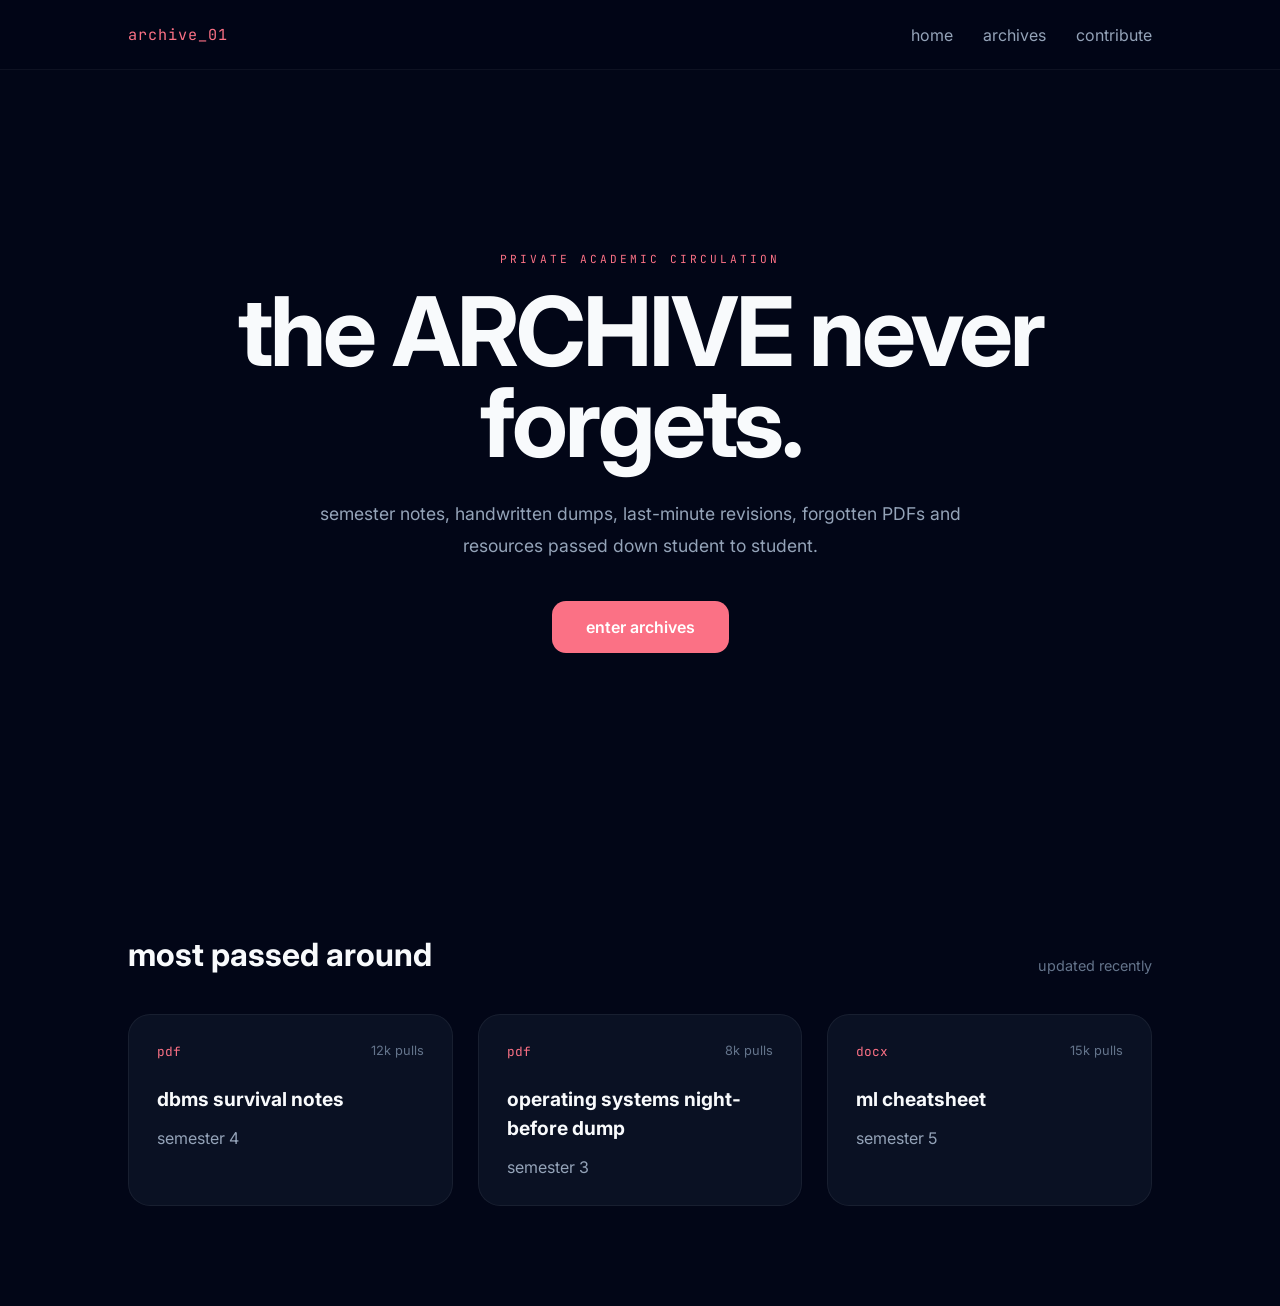
==== index.html @ 3108b121 "Add files via upload" ====
<!DOCTYPE html>
<html lang="en">
<head>
  <meta charset="UTF-8">
  <meta name="viewport" content="width=device-width, initial-scale=1.0">
  <title>the archive</title>
  <link rel="stylesheet" href="css/style.css">
</head>
<body>
    <script src="script.js"></script>

  <nav class="navbar">
    <div class="logo">archive_01</div>

    <div class="nav-links">
      <a href="index.html">home</a>
      <a href="notes.html">archives</a>
      <a href="upload.html">contribute</a>
    </div>
  </nav>

  <section class="hero">

    <p class="small-tag">
      private academic circulation
    </p>

    <h1>
      the ARCHIVE never forgets.
    </h1>

    <p class="hero-text">
      semester notes, handwritten dumps, last-minute revisions,
      forgotten PDFs and resources passed down student to student.
    </p>

    <a href="notes.html" class="btn">
      enter archives
    </a>

  </section>

  <section class="featured">

    <div class="section-title">
      <h2>most passed around</h2>
      <span>updated recently</span>
    </div>

    <div class="notes-grid">

      <div class="note-card">
        <div class="note-top">
          <span class="note-type">pdf</span>
          <span class="copies">12k pulls</span>
        </div>

        <h3>dbms survival notes</h3>

        <p>semester 4</p>
      </div>

      <div class="note-card">
        <div class="note-top">
          <span class="note-type">pdf</span>
          <span class="copies">8k pulls</span>
        </div>

        <h3>operating systems night-before dump</h3>

        <p>semester 3</p>
      </div>

      <div class="note-card">
        <div class="note-top">
          <span class="note-type">docx</span>
          <span class="copies">15k pulls</span>
        </div>

        <h3>ml cheatsheet</h3>

        <p>semester 5</p>
      </div>

    </div>

  </section>

</body>
</html>
---- css/style.css ----
@import url('https://fonts.googleapis.com/css2?family=Inter:wght@300;400;500;600;700&family=JetBrains+Mono:wght@400;500&display=swap');

*{
  margin:0;
  padding:0;
  box-sizing:border-box;
}

h1 {
    font-size: 45px;
}

body{
  background:#020617;
  color:#f8fafc;

  font-family:'Inter', sans-serif;

  min-height:100vh;

  overflow-x:hidden;
}

/* subtle grain */

body::before{
  content:"";

  position:fixed;
  inset:0;

  background-image:
  radial-gradient(rgba(255,255,255,0.03) 1px, transparent 1px);

  background-size:4px 4px;

  opacity:0.15;

  pointer-events:none;

  z-index:-1;
}

/* navbar */

.navbar{
  display:flex;
  justify-content:space-between;
  align-items:center;

  padding:24px 10%;

  border-bottom:1px solid rgba(255,255,255,0.05);

  backdrop-filter:blur(10px);

  position:sticky;
  top:0;

  background:rgba(2,6,23,0.7);

  z-index:100;
}

.logo{
  font-family:'JetBrains Mono', monospace;

  font-size:0.95rem;

  color:#fb7185;

  letter-spacing:1px;
}

.nav-links{
  display:flex;
  gap:30px;
}

.nav-links a{
  text-decoration:none;

  color:#94a3b8;

  text-transform:lowercase;

  transition:0.3s;
}

.nav-links a:hover{
  color:white;
}

/* hero */

.hero{
  min-height:85vh;

  display:flex;
  flex-direction:column;
  justify-content:center;
  align-items:center;

  text-align:center;

  padding:40px 10%;
}

.small-tag{
  color:#fb7185;

  text-transform:uppercase;

  letter-spacing:3px;

  font-size:0.7rem;

  margin-bottom:20px;

  font-family:'JetBrains Mono', monospace;
}

.hero h1{
  font-size:6rem;

  max-width:1000px;

  line-height:0.95;

  margin-bottom:30px;

  letter-spacing:-3px;
}

.hero-text{
  max-width:700px;

  color:#94a3b8;

  line-height:1.8;

  margin-bottom:40px;

  font-size:1.1rem;
}

/* button */

.btn{
  background:#fb7185;

  color:white;

  text-decoration:none;

  padding:16px 34px;

  border-radius:14px;

  transition:0.3s;

  font-weight:600;

  border:none;

  cursor:pointer;
}

.btn:hover{
  transform:translateY(-3px);

  background:#f43f5e;
}

/* section */

.featured{
  padding:100px 10%;
}

.section-title{
  display:flex;
  justify-content:space-between;
  align-items:end;

  margin-bottom:40px;
}

.section-title h2{
  font-size:2rem;

  text-transform:lowercase;
}

.section-title span{
  color:#64748b;

  font-size:0.9rem;
}

/* notes */

.notes-grid{
  display:grid;

  grid-template-columns:
  repeat(auto-fit,minmax(260px,1fr));

  gap:25px;
}

.note-card{
  background:rgba(15,23,42,0.7);

  border:1px solid rgba(255,255,255,0.06);

  border-radius:22px;

  padding:28px;

  transition:0.3s;

  backdrop-filter:blur(12px);
}

.note-card:hover{
  transform:translateY(-6px);

  border-color:#fb7185;
}

.note-top{
  display:flex;
  justify-content:space-between;

  margin-bottom:25px;
}

.note-type{
  font-family:'JetBrains Mono', monospace;

  color:#fb7185;

  font-size:0.8rem;
}

.copies{
  color:#64748b;

  font-size:0.8rem;
}

.note-card h3{
  font-size:1.2rem;

  line-height:1.5;

  margin-bottom:14px;

  text-transform:lowercase;
}

.note-card p{
  color:#94a3b8;
}

/* page header */

.page-header{
  padding:100px 10% 50px;
}

.page-header h1{
  font-size:4rem;

  margin-bottom:30px;

  text-transform:lowercase;
}

.search-bar{
  width:100%;
  max-width:500px;

  padding:18px;

  border-radius:18px;

  border:1px solid rgba(255,255,255,0.05);

  background:#0f172a;

  color:white;

  outline:none;

  font-size:1rem;
}

.search-bar:focus{
  border-color:#fb7185;
}

/* upload */

.upload-section{
  padding:100px 10%;
}

.upload-section h1{
  font-size:4rem;

  margin-bottom:40px;

  text-transform:lowercase;
}

.upload-box{
  border:1px dashed rgba(251,113,133,0.4);

  background:#0f172a;

  border-radius:24px;

  padding:70px;

  text-align:center;

  margin-bottom:40px;
}

.upload-box p{
  color:#94a3b8;

  margin-bottom:25px;
}

.upload-box button{
  background:#fb7185;

  color:white;

  border:none;

  padding:14px 26px;

  border-radius:12px;

  cursor:pointer;
}

.upload-form{
  display:flex;
  flex-direction:column;

  gap:20px;

  max-width:700px;
}

.upload-form input,
.upload-form textarea{
  background:#0f172a;

  border:1px solid rgba(255,255,255,0.05);

  padding:18px;

  border-radius:16px;

  color:white;

  outline:none;

  font-size:1rem;
}

.upload-form textarea{
  min-height:140px;
}

.upload-form input:focus,
.upload-form textarea:focus{
  border-color:#fb7185;
}

/* responsive */

@media(max-width:768px){

  .navbar{
    flex-direction:column;
    gap:20px;
  }

  .hero h1{
    font-size:3rem;
  }

  .page-header h1,
  .upload-section h1{
    font-size:2.5rem;
  }

  .section-title{
    flex-direction:column;
    align-items:flex-start;
    gap:10px;
  }

}
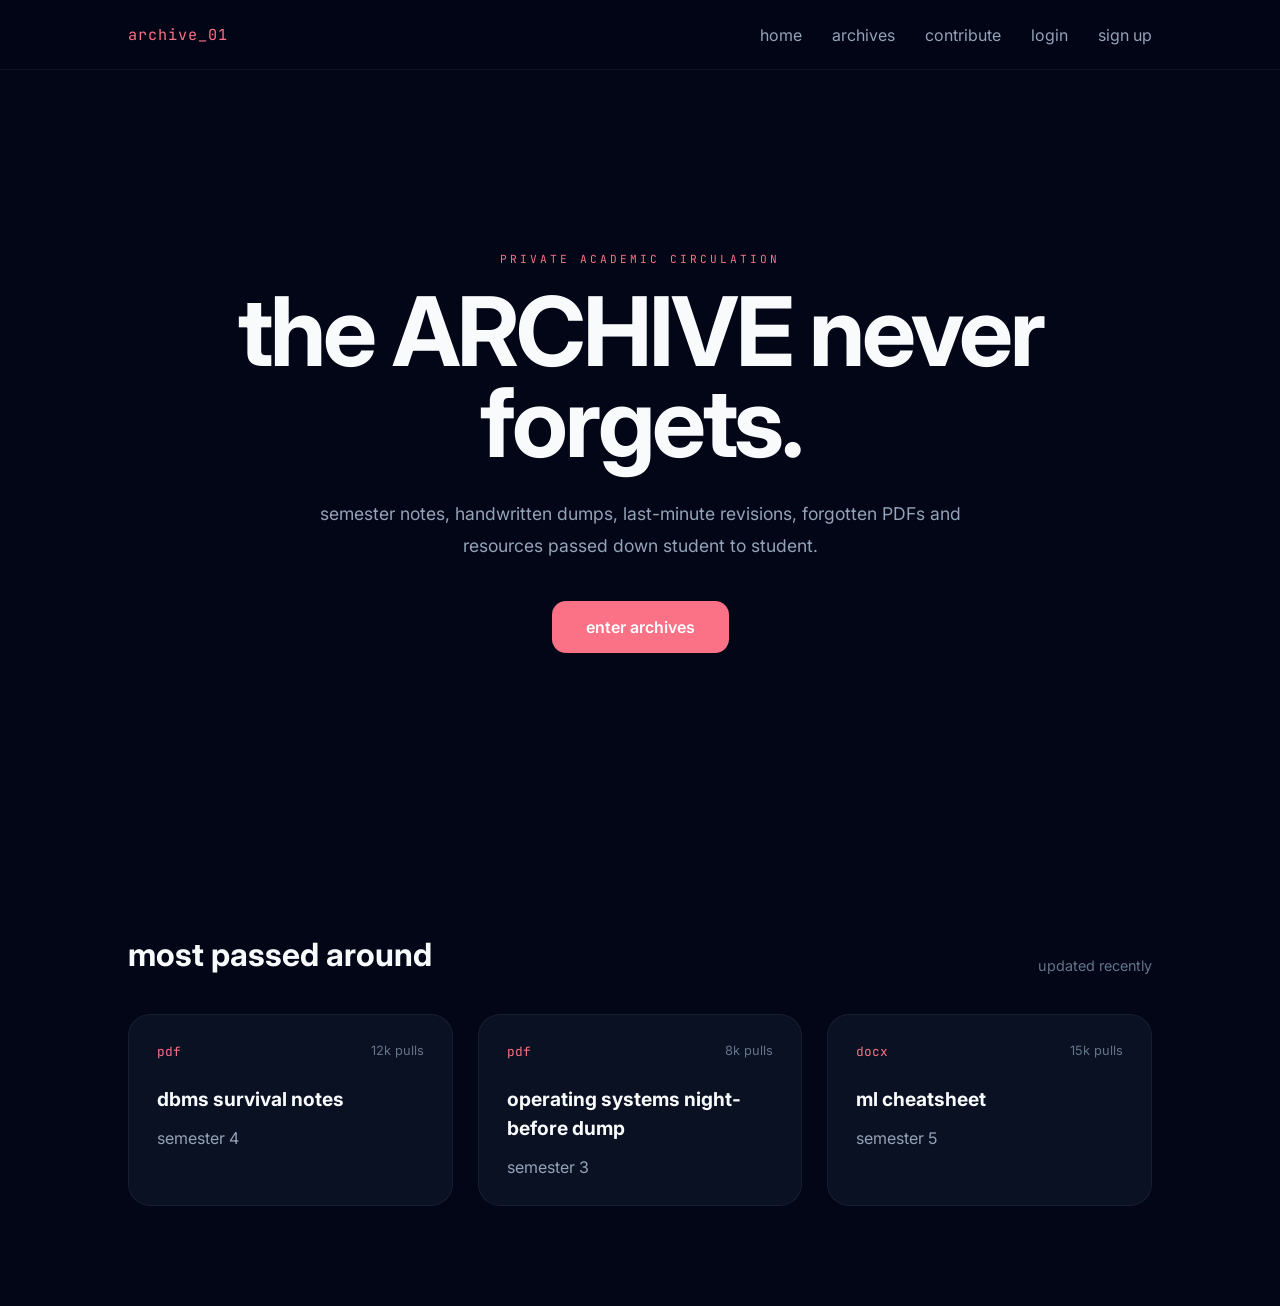
==== commit 93d1b41a: "Login/logout/sign up/profile added to home page" ====
--- a/index.html
+++ b/index.html
@@ -7,7 +7,6 @@
   <link rel="stylesheet" href="css/style.css">
 </head>
 <body>
-    <script src="script.js"></script>
 
   <nav class="navbar">
     <div class="logo">archive_01</div>
@@ -16,6 +15,30 @@
       <a href="index.html">home</a>
       <a href="notes.html">archives</a>
       <a href="upload.html">contribute</a>
+      
+      <div id="authLinks" class="nav-links">
+
+      <a href="login.html">
+        login
+      </a>
+
+      <a href="signup.html">
+        sign up
+      </a>
+
+</div>
+
+  <div id="userLinks" class="nav-links" style="display:none;">
+
+    <a href="profile.html">
+      profile
+    </a>
+
+      <a href="#" id="logoutBtn">
+        logout
+      </a>
+
+      </div>
     </div>
   </nav>
 
@@ -85,6 +108,6 @@
     </div>
 
   </section>
-
+<script type="module" src="js/navbar.js"></script>
 </body>
 </html>
--- a/css/style.css
+++ b/css/style.css
@@ -407,5 +407,154 @@
     align-items:flex-start;
     gap:10px;
   }
-
-}+}
+
+  #fileName{
+  margin-top:50px;
+
+  color:#94a3b8;
+
+  font-size:0.9rem;
+}
+
+.auth-page{
+
+  min-height:100vh;
+
+  display:flex;
+
+  justify-content:center;
+
+  align-items:center;
+
+  padding:40px;
+
+}
+
+.auth-box{
+
+  width:100%;
+
+  max-width:420px;
+
+  background:rgba(15,23,42,0.75);
+
+  border:1px solid rgba(255,255,255,0.08);
+
+  padding:40px;
+
+  border-radius:24px;
+
+  backdrop-filter:blur(10px);
+
+}
+
+.auth-box h1{
+
+  font-size:3rem;
+
+  margin-bottom:30px;
+
+}
+
+.auth-box input{
+
+  width:100%;
+
+  margin-bottom:16px;
+
+}
+
+.auth-switch{
+
+  margin-top:20px;
+
+  color:#94a3b8;
+
+}
+
+.auth-switch a{
+
+  color:#fb7185;
+
+}
+
+.auth-page{
+
+  min-height:100vh;
+
+  display:flex;
+
+  justify-content:center;
+
+  align-items:center;
+
+  padding:40px;
+
+}
+
+.auth-box{
+
+  width:100%;
+
+  max-width:420px;
+
+  background:#081127;
+
+  border:1px solid rgba(255,255,255,0.08);
+
+  padding:40px;
+
+  border-radius:24px;
+
+}
+
+.auth-box h1{
+
+  font-size:4rem;
+
+  margin-bottom:30px;
+
+}
+
+.auth-box input{
+
+  width:100%;
+
+  padding:16px;
+
+  margin-bottom:16px;
+
+  background:#0f172a;
+
+  border:1px solid #1e293b;
+
+  color:white;
+
+  border-radius:12px;
+
+}
+
+.auth-box .btn{
+
+  width:100%;
+
+  margin-top:10px;
+
+}
+
+.auth-switch{
+
+  margin-top:20px;
+
+  color:#94a3b8;
+
+}
+
+.auth-switch a{
+
+  color:#fb7185;
+
+}
+
+
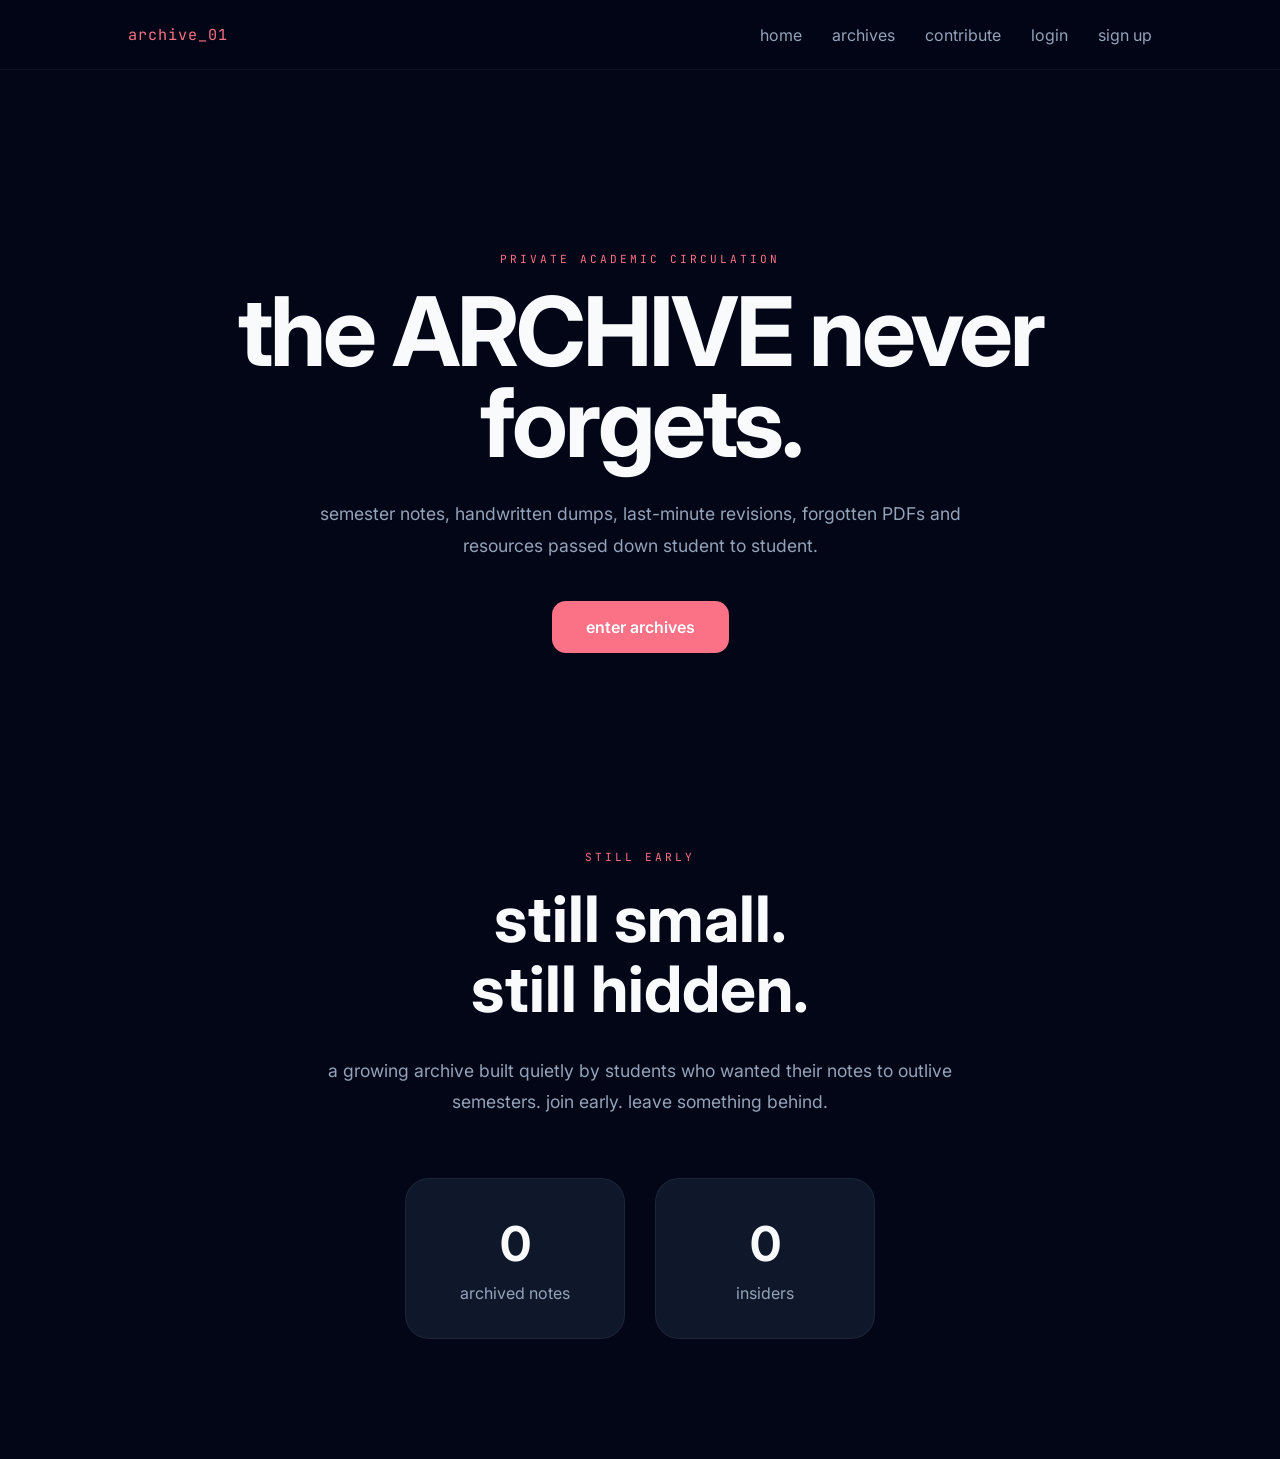
==== commit d3891a20: "made home page better" ====
--- a/index.html
+++ b/index.html
@@ -63,51 +63,58 @@
 
   </section>
 
-  <section class="featured">
+<section class="philosophy">
 
-    <div class="section-title">
-      <h2>most passed around</h2>
-      <span>updated recently</span>
-    </div>
+  <p class="small-tag">
+    still early
+  </p>
 
-    <div class="notes-grid">
+  <h2>
+    still small.<br>
+    still hidden.
+  </h2>
 
-      <div class="note-card">
-        <div class="note-top">
-          <span class="note-type">pdf</span>
-          <span class="copies">12k pulls</span>
-        </div>
+  <p class="philosophy-text">
 
-        <h3>dbms survival notes</h3>
+    a growing archive built quietly by students
+    who wanted their notes to outlive semesters.
 
-        <p>semester 4</p>
-      </div>
+    join early.
+    leave something behind.
 
-      <div class="note-card">
-        <div class="note-top">
-          <span class="note-type">pdf</span>
-          <span class="copies">8k pulls</span>
-        </div>
+  </p>
 
-        <h3>operating systems night-before dump</h3>
+  <div class="archive-stats">
 
-        <p>semester 3</p>
-      </div>
+    <div class="stat-box">
 
-      <div class="note-card">
-        <div class="note-top">
-          <span class="note-type">docx</span>
-          <span class="copies">15k pulls</span>
-        </div>
+      <h3 id="notesCount">
+        0
+      </h3>
 
-        <h3>ml cheatsheet</h3>
-
-        <p>semester 5</p>
-      </div>
+      <p>
+        archived notes
+      </p>
 
     </div>
 
-  </section>
+    <div class="stat-box">
+
+      <h3 id="usersCount">
+        0
+      </h3>
+
+      <p>
+        insiders
+      </p>
+
+    </div>
+
+  </div>
+
+</section>
+
 <script type="module" src="js/navbar.js"></script>
+<script type="module" src="js/home.js"></script>
 </body>
 </html>
--- a/css/style.css
+++ b/css/style.css
@@ -557,4 +557,175 @@
 
 }
 
-
+.profile-page{
+
+  min-height:100vh;
+
+  display:flex;
+
+  justify-content:center;
+
+  align-items:center;
+
+  padding:40px;
+
+}
+
+.profile-card{
+
+  width:100%;
+
+  max-width:900px;
+
+  background:#081127;
+
+  border:1px solid rgba(255,255,255,0.08);
+
+  border-radius:28px;
+
+  padding:50px;
+
+}
+
+.profile-top{
+
+  display:flex;
+
+  align-items:center;
+
+  gap:25px;
+
+  margin-bottom:50px;
+
+}
+
+.profile-pfp{
+
+  width:90px;
+
+  height:90px;
+
+  border-radius:50%;
+
+  background:#fb7185;
+
+  display:flex;
+
+  justify-content:center;
+
+  align-items:center;
+
+  font-size:2rem;
+
+  font-weight:700;
+
+}
+
+.profile-info{
+
+  display:grid;
+
+  grid-template-columns:
+  repeat(auto-fit,minmax(220px,1fr));
+
+  gap:20px;
+
+}
+
+.profile-box{
+
+  background:#0f172a;
+
+  border-radius:20px;
+
+  padding:30px;
+
+}
+
+.profile-box p{
+
+  color:#94a3b8;
+
+  margin-bottom:10px;
+
+}
+
+.profile-box h3{
+
+  font-size:1.3rem;
+
+  word-break:break-word;
+
+}
+
+.philosophy{
+
+  padding:15px 10% 120px;
+
+  text-align:center;
+
+}
+
+.philosophy h2{
+
+  font-size:4rem;
+
+  line-height:1.1;
+
+  margin-bottom:30px;
+
+}
+
+.philosophy-text{
+
+  max-width:700px;
+
+  margin:0 auto 60px;
+
+  color:#94a3b8;
+
+  line-height:1.8;
+
+  font-size:1.1rem;
+
+}
+
+.archive-stats{
+
+  display:flex;
+
+  justify-content:center;
+
+  gap:30px;
+
+  flex-wrap:wrap;
+
+}
+
+.stat-box{
+
+  background:#0f172a;
+
+  border:1px solid rgba(255,255,255,0.06);
+
+  padding:35px;
+
+  border-radius:24px;
+
+  min-width:220px;
+
+}
+
+.stat-box h3{
+
+  font-size:3rem;
+
+  margin-bottom:10px;
+
+}
+
+.stat-box p{
+
+  color:#94a3b8;
+
+}
